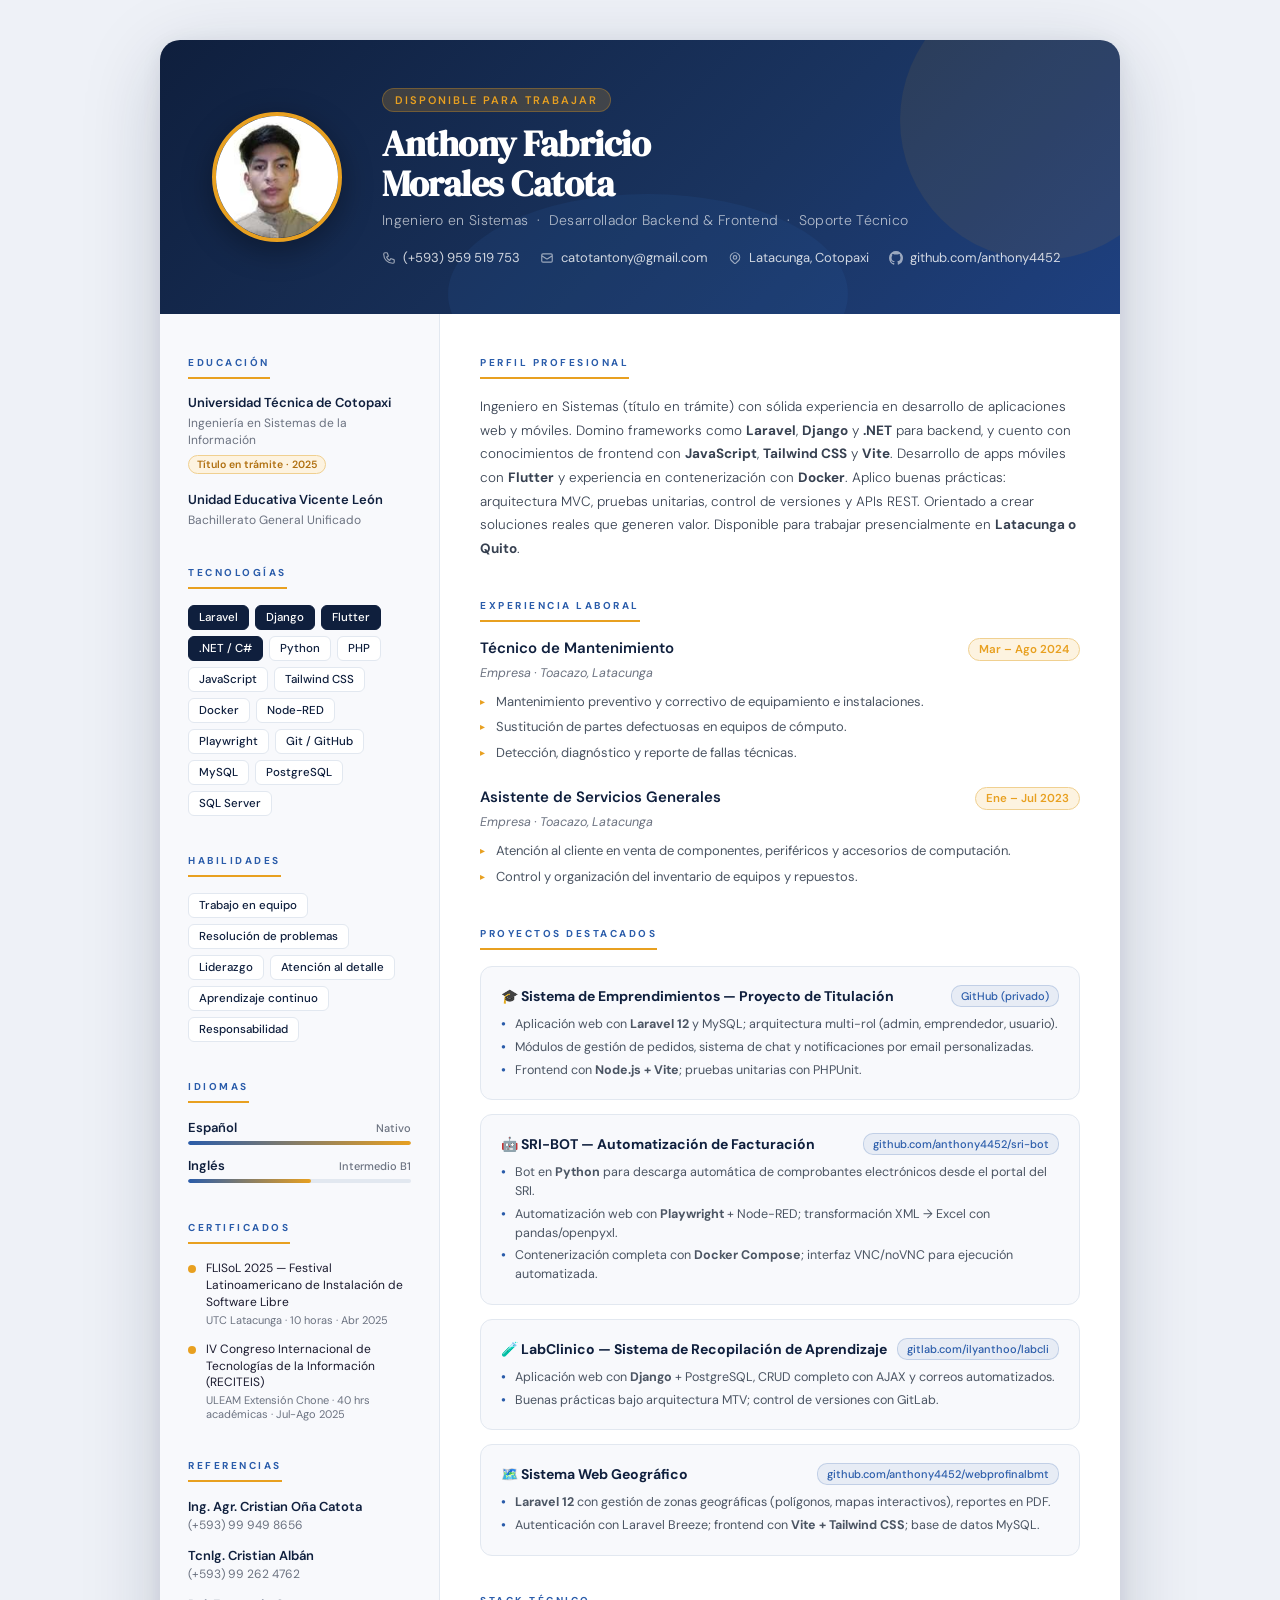
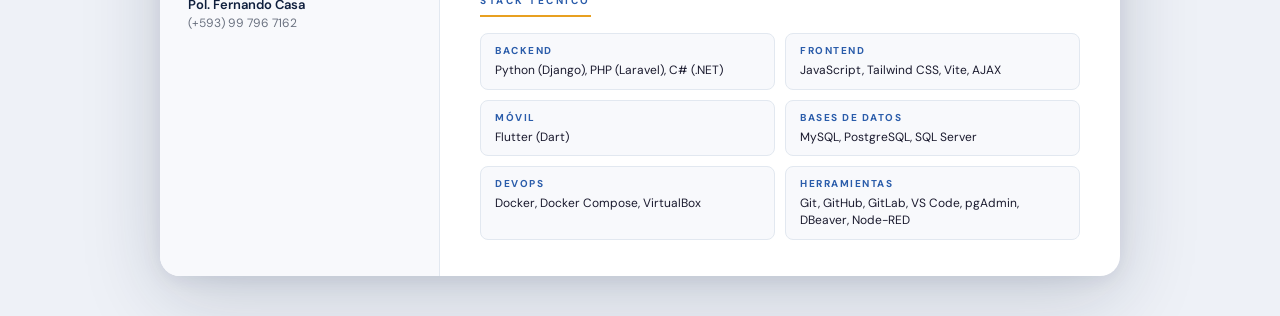
==== Anthony_Morales_CV.html @ a6c8cfbf "Hoja de Vida Anthony Morales" ====
<!DOCTYPE html>
<html lang="es">
<head>
<meta charset="UTF-8">
<meta name="viewport" content="width=device-width, initial-scale=1.0">
<title>Anthony Morales — CV</title>
<link href="https://fonts.googleapis.com/css2?family=DM+Sans:ital,opsz,wght@0,9..40,300;0,9..40,400;0,9..40,500;0,9..40,600;0,9..40,700;1,9..40,300&family=DM+Serif+Display:ital@0;1&display=swap" rel="stylesheet">
<style>
  *, *::before, *::after { box-sizing: border-box; margin: 0; padding: 0; }

  :root {
    --navy: #0f1f3d;
    --navy-mid: #1a3460;
    --blue: #2a5caa;
    --accent: #e8a020;
    --accent-light: #fdf3e0;
    --text: #1a1a2e;
    --muted: #6b7280;
    --light: #f8f9fc;
    --white: #ffffff;
    --border: #e2e8f0;
  }

  body {
    font-family: 'DM Sans', sans-serif;
    background: #eef1f7;
    min-height: 100vh;
    display: flex;
    align-items: flex-start;
    justify-content: center;
    padding: 40px 16px;
    color: var(--text);
  }

  .cv-wrapper {
    width: 100%;
    max-width: 960px;
    background: var(--white);
    border-radius: 20px;
    overflow: hidden;
    box-shadow: 0 20px 80px rgba(15,31,61,0.18), 0 4px 20px rgba(15,31,61,0.08);
  }

  /* ── HERO HEADER ── */
  .header {
    background: linear-gradient(135deg, var(--navy) 0%, var(--navy-mid) 60%, #1e4080 100%);
    padding: 48px 52px;
    position: relative;
    overflow: hidden;
  }
  .header::before {
    content: '';
    position: absolute;
    top: -60px; right: -60px;
    width: 280px; height: 280px;
    background: rgba(232,160,32,0.08);
    border-radius: 50%;
  }
  .header::after {
    content: '';
    position: absolute;
    bottom: -80px; left: 30%;
    width: 400px; height: 200px;
    background: rgba(42,92,170,0.15);
    border-radius: 50%;
  }

  .header-inner {
    display: flex;
    align-items: center;
    gap: 40px;
    position: relative;
    z-index: 1;
  }

  .photo-frame {
    flex-shrink: 0;
    width: 130px;
    height: 130px;
    border-radius: 50%;
    border: 4px solid var(--accent);
    overflow: hidden;
    box-shadow: 0 8px 30px rgba(0,0,0,0.35);
  }
  .photo-frame img {
    width: 100%;
    height: 100%;
    object-fit: cover;
    object-position: center top;
  }

  .header-text { flex: 1; }

  .header-tag {
    display: inline-block;
    background: rgba(232,160,32,0.2);
    color: var(--accent);
    font-size: 11px;
    font-weight: 600;
    letter-spacing: 2px;
    text-transform: uppercase;
    padding: 4px 12px;
    border-radius: 20px;
    margin-bottom: 12px;
    border: 1px solid rgba(232,160,32,0.3);
  }

  .header h1 {
    font-family: 'DM Serif Display', serif;
    font-size: 36px;
    color: var(--white);
    line-height: 1.1;
    margin-bottom: 8px;
    letter-spacing: -0.5px;
  }

  .header-subtitle {
    color: rgba(255,255,255,0.65);
    font-size: 14px;
    font-weight: 300;
    margin-bottom: 20px;
    letter-spacing: 0.3px;
  }

  .contact-strip {
    display: flex;
    flex-wrap: wrap;
    gap: 8px 20px;
  }
  .contact-item {
    display: flex;
    align-items: center;
    gap: 7px;
    color: rgba(255,255,255,0.8);
    font-size: 13px;
    font-weight: 400;
    text-decoration: none;
    transition: color 0.2s;
  }
  .contact-item:hover { color: var(--accent); }
  .contact-item svg {
    width: 14px; height: 14px;
    opacity: 0.7;
    flex-shrink: 0;
  }

  /* ── MAIN LAYOUT ── */
  .main {
    display: grid;
    grid-template-columns: 280px 1fr;
  }

  /* ── SIDEBAR ── */
  .sidebar {
    background: var(--light);
    padding: 36px 28px;
    border-right: 1px solid var(--border);
  }

  .sidebar-section { margin-bottom: 32px; }
  .sidebar-section:last-child { margin-bottom: 0; }

  .sidebar-title {
    font-size: 10px;
    font-weight: 700;
    letter-spacing: 2.5px;
    text-transform: uppercase;
    color: var(--blue);
    margin-bottom: 16px;
    padding-bottom: 8px;
    border-bottom: 2px solid var(--accent);
    display: inline-block;
  }

  /* Educación */
  .edu-item { margin-bottom: 18px; }
  .edu-school {
    font-size: 13px;
    font-weight: 600;
    color: var(--navy);
    line-height: 1.3;
    margin-bottom: 3px;
  }
  .edu-degree {
    font-size: 12px;
    color: var(--muted);
    line-height: 1.4;
    margin-bottom: 3px;
  }
  .edu-badge {
    display: inline-block;
    background: var(--accent-light);
    color: #b07010;
    font-size: 10.5px;
    font-weight: 600;
    padding: 2px 8px;
    border-radius: 10px;
    border: 1px solid #f0d090;
  }

  /* Skills tags */
  .skill-tags {
    display: flex;
    flex-wrap: wrap;
    gap: 6px;
  }
  .skill-tag {
    background: var(--white);
    border: 1px solid var(--border);
    color: var(--navy);
    font-size: 11.5px;
    font-weight: 500;
    padding: 4px 10px;
    border-radius: 6px;
    transition: all 0.2s;
  }
  .skill-tag:hover {
    background: var(--navy);
    color: var(--white);
    border-color: var(--navy);
  }
  .skill-tag.primary {
    background: var(--navy);
    color: var(--white);
    border-color: var(--navy);
  }

  /* Idiomas */
  .lang-item { margin-bottom: 12px; }
  .lang-name {
    font-size: 13px;
    font-weight: 600;
    color: var(--navy);
    margin-bottom: 5px;
    display: flex;
    justify-content: space-between;
    align-items: center;
  }
  .lang-level {
    font-size: 11px;
    font-weight: 500;
    color: var(--muted);
  }
  .lang-bar {
    height: 4px;
    background: var(--border);
    border-radius: 2px;
    overflow: hidden;
  }
  .lang-fill {
    height: 100%;
    background: linear-gradient(90deg, var(--blue), var(--accent));
    border-radius: 2px;
    transition: width 0.8s ease;
  }

  /* Referencias */
  .ref-item { margin-bottom: 14px; }
  .ref-name {
    font-size: 13px;
    font-weight: 600;
    color: var(--navy);
  }
  .ref-phone {
    font-size: 12px;
    color: var(--muted);
    margin-top: 2px;
  }

  /* Certificados */
  .cert-item {
    display: flex;
    gap: 10px;
    margin-bottom: 14px;
    align-items: flex-start;
  }
  .cert-dot {
    width: 8px; height: 8px;
    background: var(--accent);
    border-radius: 50%;
    flex-shrink: 0;
    margin-top: 5px;
  }
  .cert-text {
    font-size: 12px;
    color: var(--text);
    line-height: 1.4;
  }
  .cert-hours {
    font-size: 11px;
    color: var(--muted);
    margin-top: 2px;
  }

  /* ── CONTENT ── */
  .content {
    padding: 36px 40px;
  }

  .content-section { margin-bottom: 32px; }
  .content-section:last-child { margin-bottom: 0; }

  .section-title {
    font-size: 10px;
    font-weight: 700;
    letter-spacing: 2.5px;
    text-transform: uppercase;
    color: var(--blue);
    margin-bottom: 16px;
    padding-bottom: 8px;
    border-bottom: 2px solid var(--accent);
    display: inline-block;
  }

  /* Perfil */
  .profile-text {
    font-size: 13.5px;
    line-height: 1.75;
    color: #374151;
    font-weight: 300;
  }

  /* Experiencia */
  .job { margin-bottom: 22px; }
  .job:last-child { margin-bottom: 0; }
  .job-header {
    display: flex;
    justify-content: space-between;
    align-items: flex-start;
    margin-bottom: 4px;
    gap: 10px;
  }
  .job-title {
    font-size: 15px;
    font-weight: 600;
    color: var(--navy);
  }
  .job-period {
    font-size: 11.5px;
    font-weight: 600;
    color: var(--accent);
    background: var(--accent-light);
    padding: 3px 10px;
    border-radius: 12px;
    white-space: nowrap;
    border: 1px solid #f0d090;
    flex-shrink: 0;
  }
  .job-company {
    font-size: 12.5px;
    color: var(--muted);
    font-style: italic;
    margin-bottom: 8px;
  }
  .job-bullets {
    list-style: none;
    padding: 0;
  }
  .job-bullets li {
    font-size: 13px;
    color: #4b5563;
    padding: 3px 0 3px 16px;
    position: relative;
    line-height: 1.5;
  }
  .job-bullets li::before {
    content: '▸';
    position: absolute;
    left: 0;
    color: var(--accent);
    font-size: 10px;
    top: 5px;
  }

  /* Proyectos */
  .project {
    background: var(--light);
    border: 1px solid var(--border);
    border-radius: 12px;
    padding: 18px 20px;
    margin-bottom: 14px;
    position: relative;
    transition: box-shadow 0.2s, transform 0.2s;
  }
  .project:hover {
    box-shadow: 0 6px 24px rgba(15,31,61,0.1);
    transform: translateY(-1px);
  }
  .project:last-child { margin-bottom: 0; }
  .project-header {
    display: flex;
    justify-content: space-between;
    align-items: center;
    margin-bottom: 6px;
    gap: 8px;
  }
  .project-name {
    font-size: 14px;
    font-weight: 700;
    color: var(--navy);
  }
  .project-link {
    font-size: 11px;
    color: var(--blue);
    text-decoration: none;
    background: rgba(42,92,170,0.08);
    padding: 3px 9px;
    border-radius: 10px;
    border: 1px solid rgba(42,92,170,0.2);
    font-weight: 500;
    white-space: nowrap;
    transition: all 0.2s;
  }
  .project-link:hover {
    background: var(--blue);
    color: white;
  }
  .project-url {
    font-size: 11.5px;
    color: var(--blue);
    margin-bottom: 8px;
    font-style: italic;
    opacity: 0.8;
  }
  .project-bullets {
    list-style: none;
    padding: 0;
  }
  .project-bullets li {
    font-size: 12.5px;
    color: #4b5563;
    padding: 2px 0 2px 14px;
    position: relative;
    line-height: 1.5;
  }
  .project-bullets li::before {
    content: '•';
    position: absolute;
    left: 0;
    color: var(--blue);
    font-weight: 700;
  }

  /* Stack técnico */
  .stack-grid {
    display: grid;
    grid-template-columns: 1fr 1fr;
    gap: 10px;
  }
  .stack-item {
    background: var(--light);
    border: 1px solid var(--border);
    border-radius: 8px;
    padding: 10px 14px;
  }
  .stack-label {
    font-size: 10px;
    font-weight: 700;
    letter-spacing: 1.5px;
    text-transform: uppercase;
    color: var(--blue);
    margin-bottom: 5px;
  }
  .stack-value {
    font-size: 12px;
    color: var(--text);
    line-height: 1.4;
  }

  /* ── RESPONSIVE ── */
  @media (max-width: 768px) {
    body { padding: 0; background: var(--white); }
    .cv-wrapper {
      border-radius: 0;
      box-shadow: none;
      max-width: 100%;
    }
    .header { padding: 32px 24px; }
    .header-inner { flex-direction: column; align-items: flex-start; gap: 20px; }
    .header h1 { font-size: 26px; }
    .photo-frame { width: 100px; height: 100px; }
    .main { grid-template-columns: 1fr; }
    .sidebar {
      border-right: none;
      border-bottom: 1px solid var(--border);
      padding: 28px 24px;
    }
    .content { padding: 28px 24px; }
    .stack-grid { grid-template-columns: 1fr; }
    .job-header { flex-direction: column; gap: 4px; }
  }

  @media (max-width: 480px) {
    .header h1 { font-size: 22px; }
    .contact-strip { gap: 6px 14px; }
    .contact-item { font-size: 12px; }
    .project-header { flex-direction: column; align-items: flex-start; }
  }

  /* Print */
  @media print {
    body { background: white; padding: 0; }
    .cv-wrapper { box-shadow: none; border-radius: 0; }
    .project:hover { transform: none; box-shadow: none; }
  }
</style>
</head>
<body>
<div class="cv-wrapper">

  <!-- HEADER -->
  <header class="header">
    <div class="header-inner">
      <div class="photo-frame">
        <img src="[data-uri]" alt="Anthony Morales">
      </div>
      <div class="header-text">
        <div class="header-tag">Disponible para trabajar</div>
        <h1>Anthony Fabricio<br>Morales Catota</h1>
        <p class="header-subtitle">Ingeniero en Sistemas &nbsp;·&nbsp; Desarrollador Backend &amp; Frontend &nbsp;·&nbsp; Soporte Técnico</p>
        <div class="contact-strip">
          <a href="tel:+593959519753" class="contact-item">
            <svg fill="none" stroke="currentColor" viewBox="0 0 24 24"><path stroke-linecap="round" stroke-linejoin="round" stroke-width="2" d="M3 5a2 2 0 012-2h3.28a1 1 0 01.948.684l1.498 4.493a1 1 0 01-.502 1.21l-2.257 1.13a11.042 11.042 0 005.516 5.516l1.13-2.257a1 1 0 011.21-.502l4.493 1.498a1 1 0 01.684.949V19a2 2 0 01-2 2h-1C9.716 21 3 14.284 3 6V5z"/></svg>
            (+593) 959 519 753
          </a>
          <a href="mailto:catotantony@gmail.com" class="contact-item">
            <svg fill="none" stroke="currentColor" viewBox="0 0 24 24"><path stroke-linecap="round" stroke-linejoin="round" stroke-width="2" d="M3 8l7.89 5.26a2 2 0 002.22 0L21 8M5 19h14a2 2 0 002-2V7a2 2 0 00-2-2H5a2 2 0 00-2 2v10a2 2 0 002 2z"/></svg>
            catotantony@gmail.com
          </a>
          <span class="contact-item">
            <svg fill="none" stroke="currentColor" viewBox="0 0 24 24"><path stroke-linecap="round" stroke-linejoin="round" stroke-width="2" d="M17.657 16.657L13.414 20.9a1.998 1.998 0 01-2.827 0l-4.244-4.243a8 8 0 1111.314 0z"/><path stroke-linecap="round" stroke-linejoin="round" stroke-width="2" d="M15 11a3 3 0 11-6 0 3 3 0 016 0z"/></svg>
            Latacunga, Cotopaxi
          </span>
          <a href="https://github.com/anthony4452" class="contact-item" target="_blank">
            <svg fill="currentColor" viewBox="0 0 24 24"><path d="M12 0C5.37 0 0 5.37 0 12c0 5.31 3.435 9.795 8.205 11.385.6.105.825-.255.825-.57 0-.285-.015-1.23-.015-2.235-3.015.555-3.795-.735-4.035-1.41-.135-.345-.72-1.41-1.23-1.695-.42-.225-1.02-.78-.015-.795.945-.015 1.62.87 1.845 1.23 1.08 1.815 2.805 1.305 3.495.99.105-.78.42-1.305.765-1.605-2.67-.3-5.46-1.335-5.46-5.925 0-1.305.465-2.385 1.23-3.225-.12-.3-.54-1.53.12-3.18 0 0 1.005-.315 3.3 1.23.96-.27 1.98-.405 3-.405s2.04.135 3 .405c2.295-1.56 3.3-1.23 3.3-1.23.66 1.65.24 2.88.12 3.18.765.84 1.23 1.905 1.23 3.225 0 4.605-2.805 5.625-5.475 5.925.435.375.81 1.095.81 2.22 0 1.605-.015 2.895-.015 3.3 0 .315.225.69.825.57A12.02 12.02 0 0024 12c0-6.63-5.37-12-12-12z"/></svg>
            github.com/anthony4452
          </a>
        </div>
      </div>
    </div>
  </header>

  <!-- MAIN -->
  <div class="main">

    <!-- SIDEBAR -->
    <aside class="sidebar">

      <div class="sidebar-section">
        <div class="sidebar-title">Educación</div>
        <div class="edu-item">
          <div class="edu-school">Universidad Técnica de Cotopaxi</div>
          <div class="edu-degree">Ingeniería en Sistemas de la Información</div>
          <span class="edu-badge">Título en trámite · 2025</span>
        </div>
        <div class="edu-item">
          <div class="edu-school">Unidad Educativa Vicente León</div>
          <div class="edu-degree">Bachillerato General Unificado</div>
        </div>
      </div>

      <div class="sidebar-section">
        <div class="sidebar-title">Tecnologías</div>
        <div class="skill-tags">
          <span class="skill-tag primary">Laravel</span>
          <span class="skill-tag primary">Django</span>
          <span class="skill-tag primary">Flutter</span>
          <span class="skill-tag primary">.NET / C#</span>
          <span class="skill-tag">Python</span>
          <span class="skill-tag">PHP</span>
          <span class="skill-tag">JavaScript</span>
          <span class="skill-tag">Tailwind CSS</span>
          <span class="skill-tag">Docker</span>
          <span class="skill-tag">Node-RED</span>
          <span class="skill-tag">Playwright</span>
          <span class="skill-tag">Git / GitHub</span>
          <span class="skill-tag">MySQL</span>
          <span class="skill-tag">PostgreSQL</span>
          <span class="skill-tag">SQL Server</span>
        </div>
      </div>

      <div class="sidebar-section">
        <div class="sidebar-title">Habilidades</div>
        <div class="skill-tags">
          <span class="skill-tag">Trabajo en equipo</span>
          <span class="skill-tag">Resolución de problemas</span>
          <span class="skill-tag">Liderazgo</span>
          <span class="skill-tag">Atención al detalle</span>
          <span class="skill-tag">Aprendizaje continuo</span>
          <span class="skill-tag">Responsabilidad</span>
        </div>
      </div>

      <div class="sidebar-section">
        <div class="sidebar-title">Idiomas</div>
        <div class="lang-item">
          <div class="lang-name">Español <span class="lang-level">Nativo</span></div>
          <div class="lang-bar"><div class="lang-fill" style="width:100%"></div></div>
        </div>
        <div class="lang-item">
          <div class="lang-name">Inglés <span class="lang-level">Intermedio B1</span></div>
          <div class="lang-bar"><div class="lang-fill" style="width:55%"></div></div>
        </div>
      </div>

      <div class="sidebar-section">
        <div class="sidebar-title">Certificados</div>
        <div class="cert-item">
          <div class="cert-dot"></div>
          <div>
            <div class="cert-text">FLISoL 2025 — Festival Latinoamericano de Instalación de Software Libre</div>
            <div class="cert-hours">UTC Latacunga · 10 horas · Abr 2025</div>
          </div>
        </div>
        <div class="cert-item">
          <div class="cert-dot"></div>
          <div>
            <div class="cert-text">IV Congreso Internacional de Tecnologías de la Información (RECITEIS)</div>
            <div class="cert-hours">ULEAM Extensión Chone · 40 hrs académicas · Jul-Ago 2025</div>
          </div>
        </div>
      </div>

      <div class="sidebar-section">
        <div class="sidebar-title">Referencias</div>
        <div class="ref-item">
          <div class="ref-name">Ing. Agr. Cristian Oña Catota</div>
          <div class="ref-phone">(+593) 99 949 8656</div>
        </div>
        <div class="ref-item">
          <div class="ref-name">Tcnlg. Cristian Albán</div>
          <div class="ref-phone">(+593) 99 262 4762</div>
        </div>
        <div class="ref-item">
          <div class="ref-name">Pol. Fernando Casa</div>
          <div class="ref-phone">(+593) 99 796 7162</div>
        </div>
      </div>

    </aside>

    <!-- CONTENT -->
    <main class="content">

      <section class="content-section">
        <div class="section-title">Perfil Profesional</div>
        <p class="profile-text">
          Ingeniero en Sistemas (título en trámite) con sólida experiencia en desarrollo de aplicaciones web y móviles.
          Domino frameworks como <strong>Laravel</strong>, <strong>Django</strong> y <strong>.NET</strong> para backend,
          y cuento con conocimientos de frontend con <strong>JavaScript</strong>, <strong>Tailwind CSS</strong> y <strong>Vite</strong>.
          Desarrollo de apps móviles con <strong>Flutter</strong> y experiencia en contenerización con <strong>Docker</strong>.
          Aplico buenas prácticas: arquitectura MVC, pruebas unitarias, control de versiones y APIs REST.
          Orientado a crear soluciones reales que generen valor. Disponible para trabajar presencialmente en <strong>Latacunga o Quito</strong>.
        </p>
      </section>

      <section class="content-section">
        <div class="section-title">Experiencia Laboral</div>

        <div class="job">
          <div class="job-header">
            <div class="job-title">Técnico de Mantenimiento</div>
            <div class="job-period">Mar – Ago 2024</div>
          </div>
          <div class="job-company">Empresa · Toacazo, Latacunga</div>
          <ul class="job-bullets">
            <li>Mantenimiento preventivo y correctivo de equipamiento e instalaciones.</li>
            <li>Sustitución de partes defectuosas en equipos de cómputo.</li>
            <li>Detección, diagnóstico y reporte de fallas técnicas.</li>
          </ul>
        </div>

        <div class="job">
          <div class="job-header">
            <div class="job-title">Asistente de Servicios Generales</div>
            <div class="job-period">Ene – Jul 2023</div>
          </div>
          <div class="job-company">Empresa · Toacazo, Latacunga</div>
          <ul class="job-bullets">
            <li>Atención al cliente en venta de componentes, periféricos y accesorios de computación.</li>
            <li>Control y organización del inventario de equipos y repuestos.</li>
          </ul>
        </div>
      </section>

      <section class="content-section">
        <div class="section-title">Proyectos Destacados</div>

        <div class="project">
          <div class="project-header">
            <div class="project-name">🎓 Sistema de Emprendimientos — Proyecto de Titulación</div>
            <span class="project-link">GitHub (privado)</span>
          </div>
          <ul class="project-bullets">
            <li>Aplicación web con <strong>Laravel 12</strong> y MySQL; arquitectura multi-rol (admin, emprendedor, usuario).</li>
            <li>Módulos de gestión de pedidos, sistema de chat y notificaciones por email personalizadas.</li>
            <li>Frontend con <strong>Node.js + Vite</strong>; pruebas unitarias con PHPUnit.</li>
          </ul>
        </div>

        <div class="project">
          <div class="project-header">
            <div class="project-name">🤖 SRI-BOT — Automatización de Facturación</div>
            <a href="https://github.com/anthony4452/sri-bot" class="project-link" target="_blank">github.com/anthony4452/sri-bot</a>
          </div>
          <ul class="project-bullets">
            <li>Bot en <strong>Python</strong> para descarga automática de comprobantes electrónicos desde el portal del SRI.</li>
            <li>Automatización web con <strong>Playwright</strong> + Node-RED; transformación XML → Excel con pandas/openpyxl.</li>
            <li>Contenerización completa con <strong>Docker Compose</strong>; interfaz VNC/noVNC para ejecución automatizada.</li>
          </ul>
        </div>

        <div class="project">
          <div class="project-header">
            <div class="project-name">🧪 LabClinico — Sistema de Recopilación de Aprendizaje</div>
            <a href="https://gitlab.com/ilyanthoo/labcli" class="project-link" target="_blank">gitlab.com/ilyanthoo/labcli</a>
          </div>
          <ul class="project-bullets">
            <li>Aplicación web con <strong>Django</strong> + PostgreSQL, CRUD completo con AJAX y correos automatizados.</li>
            <li>Buenas prácticas bajo arquitectura MTV; control de versiones con GitLab.</li>
          </ul>
        </div>

        <div class="project">
          <div class="project-header">
            <div class="project-name">🗺️ Sistema Web Geográfico</div>
            <a href="https://github.com/anthony4452/webprofinalbmt" class="project-link" target="_blank">github.com/anthony4452/webprofinalbmt</a>
          </div>
          <ul class="project-bullets">
            <li><strong>Laravel 12</strong> con gestión de zonas geográficas (polígonos, mapas interactivos), reportes en PDF.</li>
            <li>Autenticación con Laravel Breeze; frontend con <strong>Vite + Tailwind CSS</strong>; base de datos MySQL.</li>
          </ul>
        </div>
      </section>

      <section class="content-section">
        <div class="section-title">Stack Técnico</div>
        <div class="stack-grid">
          <div class="stack-item">
            <div class="stack-label">Backend</div>
            <div class="stack-value">Python (Django), PHP (Laravel), C# (.NET)</div>
          </div>
          <div class="stack-item">
            <div class="stack-label">Frontend</div>
            <div class="stack-value">JavaScript, Tailwind CSS, Vite, AJAX</div>
          </div>
          <div class="stack-item">
            <div class="stack-label">Móvil</div>
            <div class="stack-value">Flutter (Dart)</div>
          </div>
          <div class="stack-item">
            <div class="stack-label">Bases de datos</div>
            <div class="stack-value">MySQL, PostgreSQL, SQL Server</div>
          </div>
          <div class="stack-item">
            <div class="stack-label">DevOps</div>
            <div class="stack-value">Docker, Docker Compose, VirtualBox</div>
          </div>
          <div class="stack-item">
            <div class="stack-label">Herramientas</div>
            <div class="stack-value">Git, GitHub, GitLab, VS Code, pgAdmin, DBeaver, Node-RED</div>
          </div>
        </div>
      </section>

    </main>
  </div>
</div>
</body>
</html>
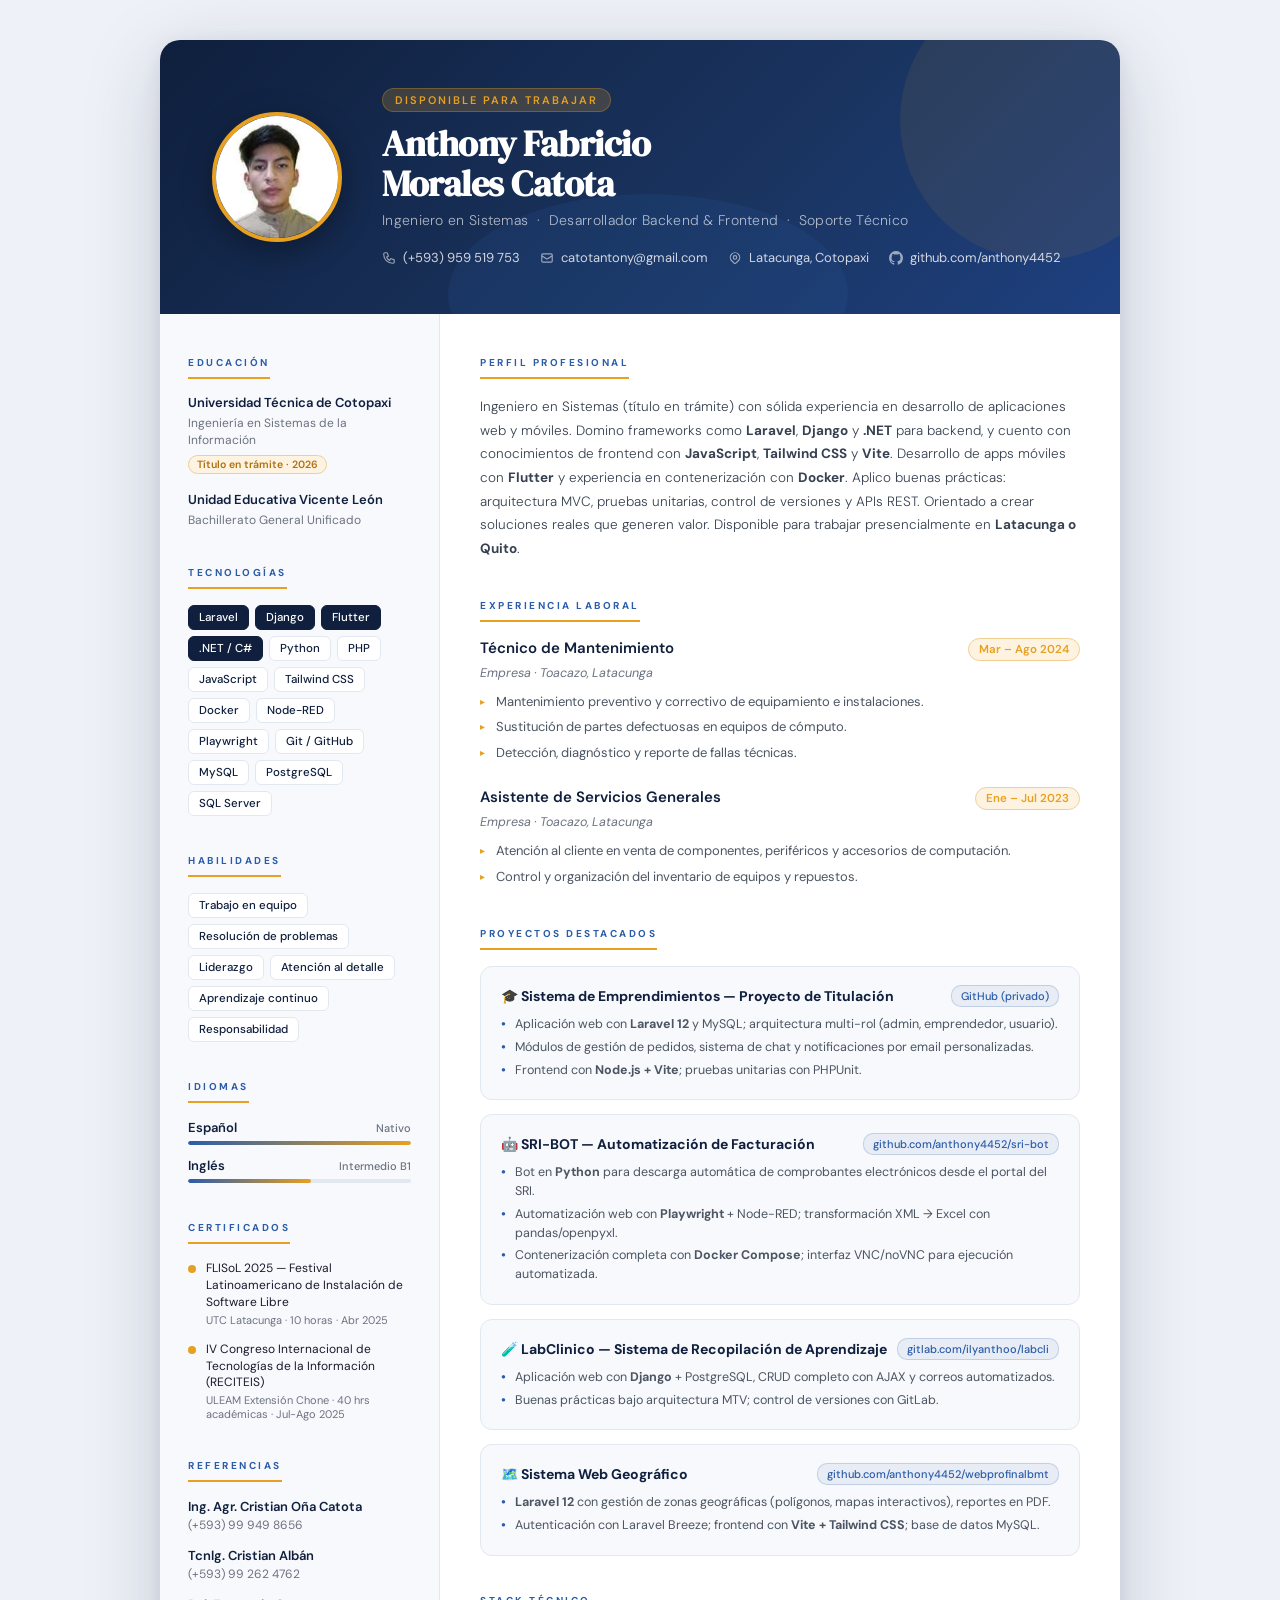
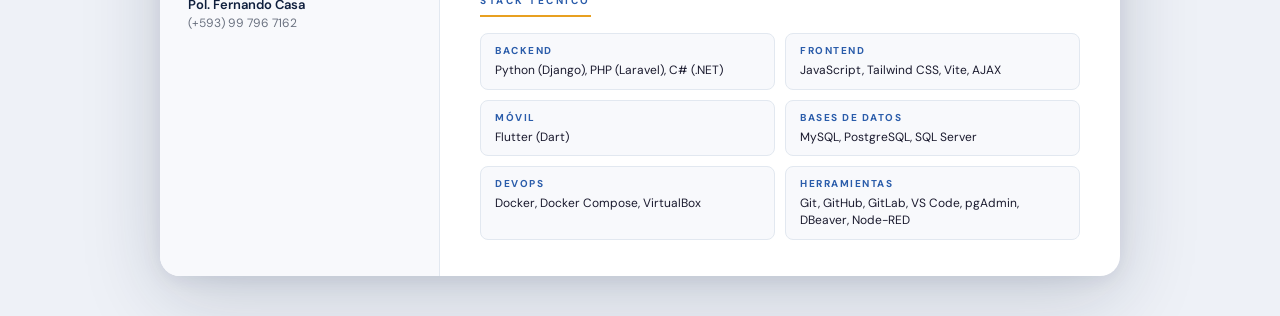
==== commit 4c9f7ad4: "Update Anthony_Morales_CV.html" ====
--- a/Anthony_Morales_CV.html
+++ b/Anthony_Morales_CV.html
@@ -551,7 +551,7 @@
         <div class="edu-item">
           <div class="edu-school">Universidad Técnica de Cotopaxi</div>
           <div class="edu-degree">Ingeniería en Sistemas de la Información</div>
-          <span class="edu-badge">Título en trámite · 2025</span>
+          <span class="edu-badge">Título en trámite · 2026</span>
         </div>
         <div class="edu-item">
           <div class="edu-school">Unidad Educativa Vicente León</div>
@@ -768,4 +768,4 @@
   </div>
 </div>
 </body>
-</html>+</html>
